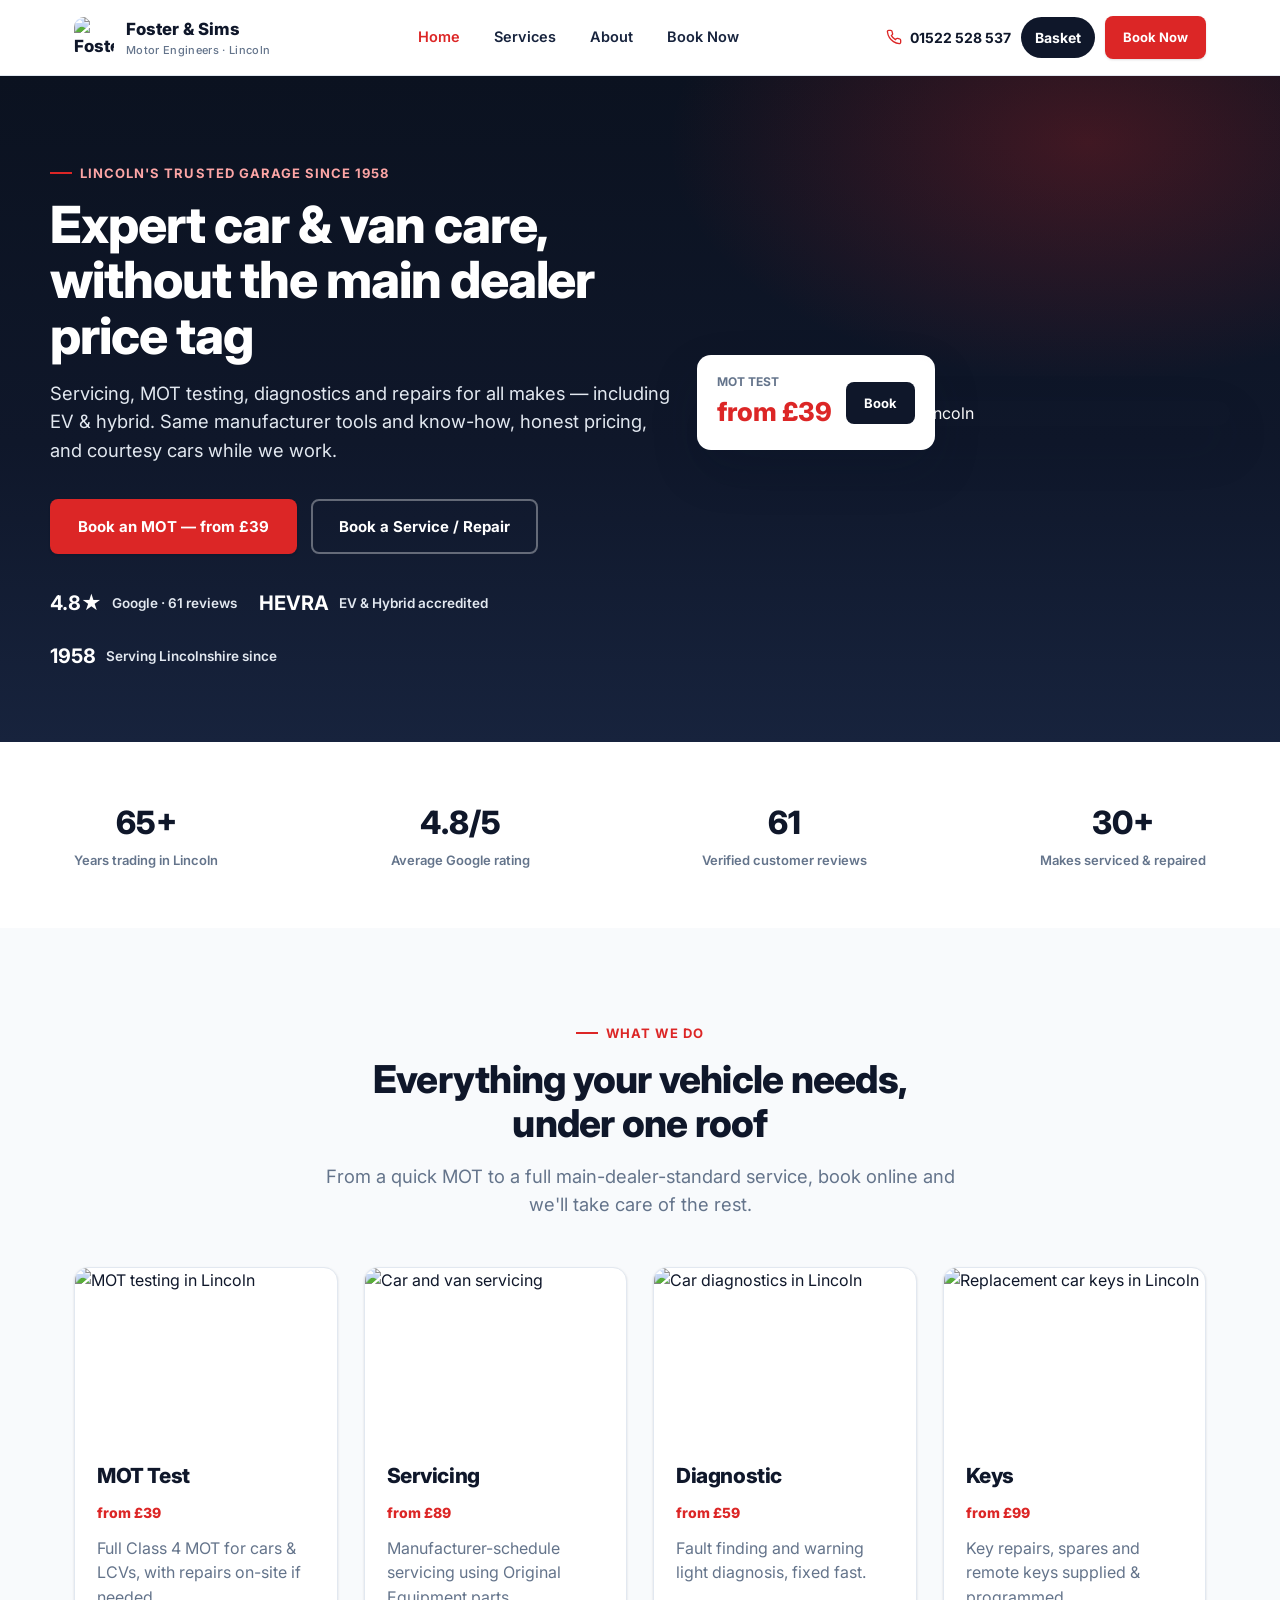
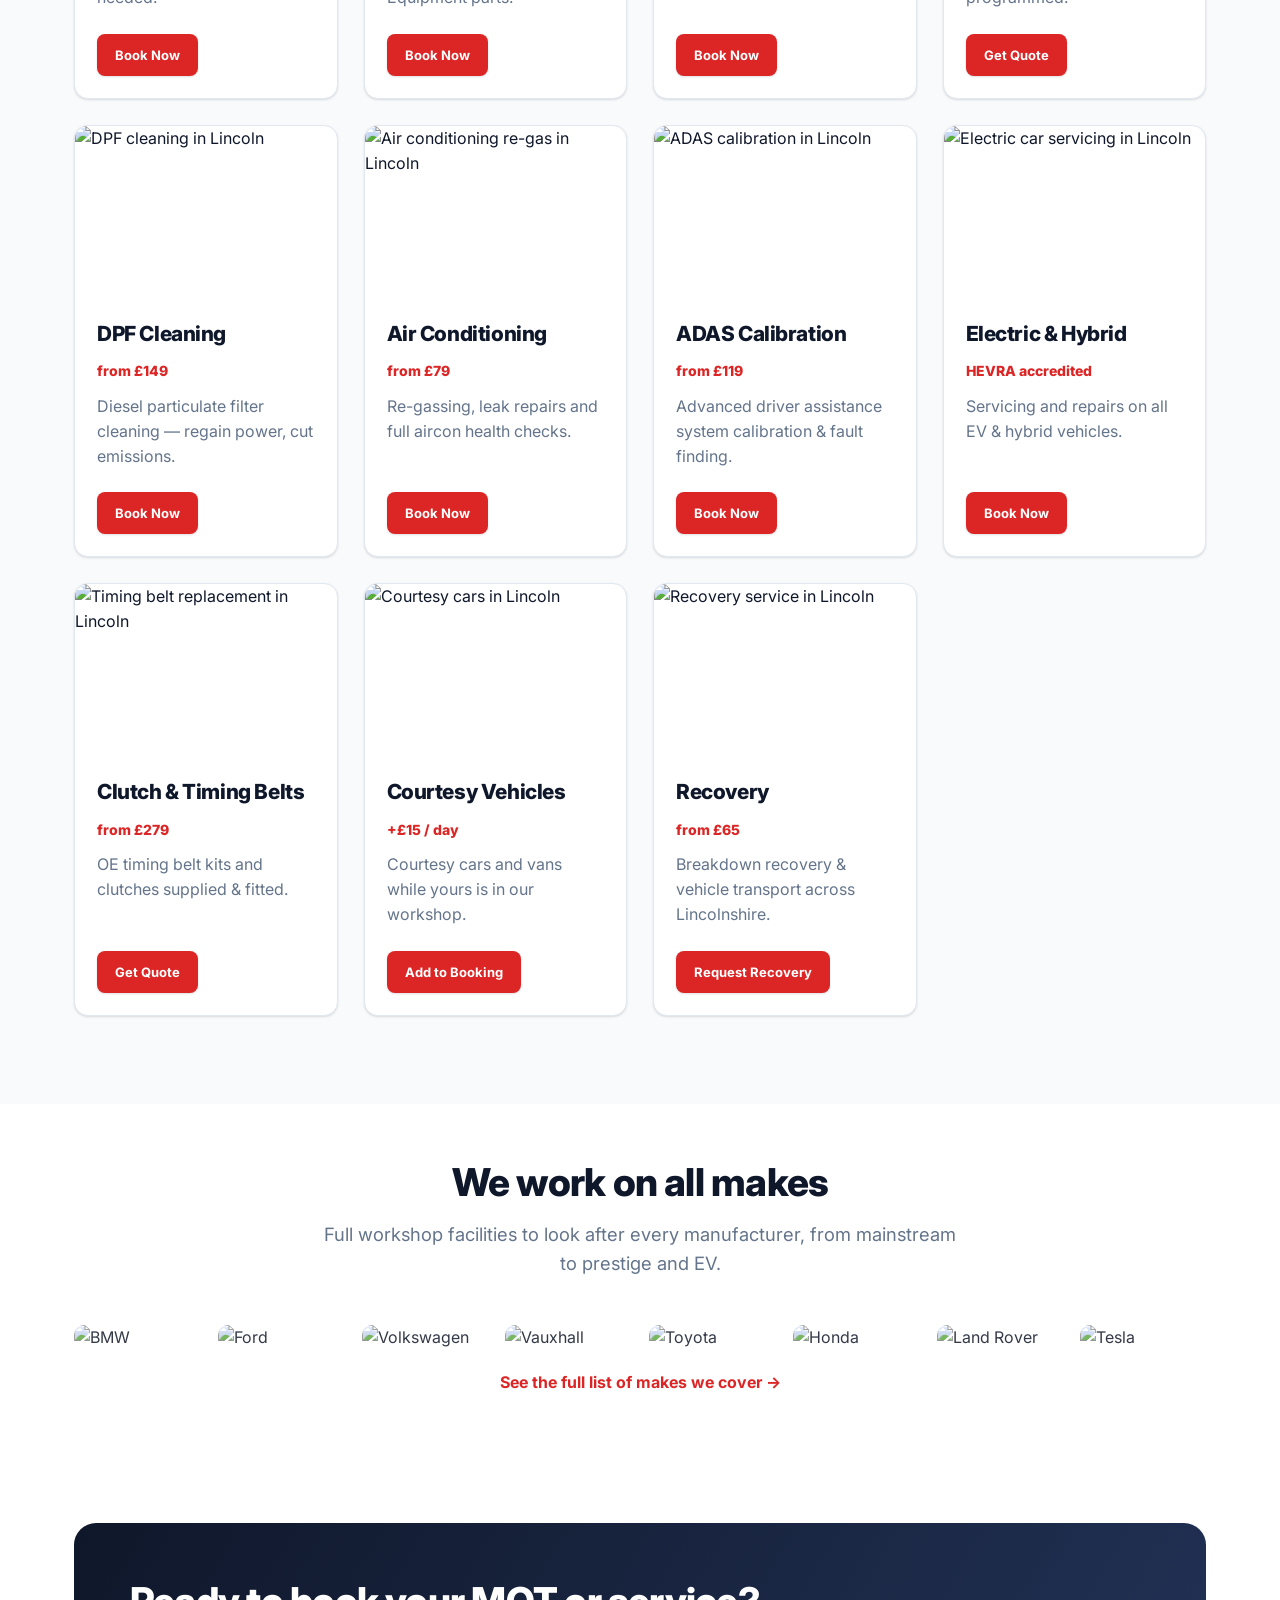
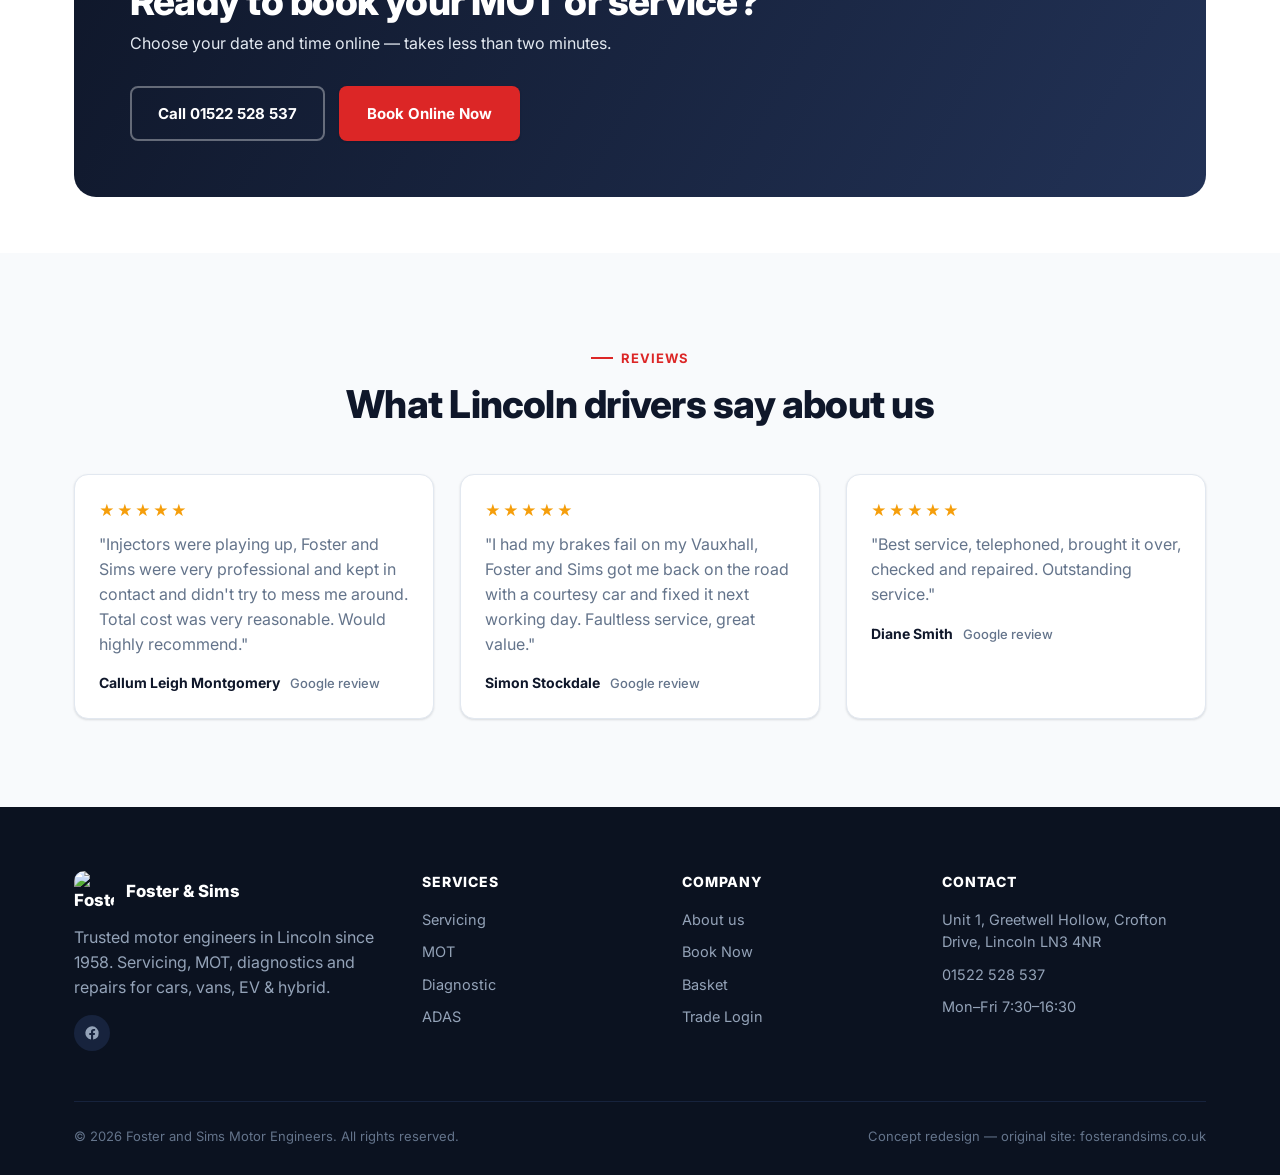
==== index.html @ 4a1a7415 "Initial commit: Foster & Sims website" ====
<!DOCTYPE html>
<html lang="en">
<head>
<meta charset="UTF-8">
<meta name="viewport" content="width=device-width, initial-scale=1">
<title>Foster &amp; Sims — Motor Engineers in Lincoln | MOT, Servicing &amp; Repairs</title>
<meta name="description" content="Foster and Sims Motor Engineers, Lincoln. MOT testing from £39, servicing, diagnostics, DPF, air con, ADAS and more. Book online in minutes.">
<link rel="icon" href="https://fosterandsims.co.uk/wp-content/uploads/2022/02/cropped-fosterlogo.jpg">
<link rel="preconnect" href="https://fonts.googleapis.com">
<link href="https://fonts.googleapis.com/css2?family=Inter:wght@400;500;600;700;800&display=swap" rel="stylesheet">
<link rel="stylesheet" href="css/styles.css">
</head>
<body>

<header class="site-header">
  <div class="container nav-row">
    <a href="index.html" class="brand">
      <img src="https://fosterandsims.co.uk/wp-content/uploads/2022/02/cropped-fosterlogo.jpg" alt="Foster and Sims logo">
      <span>Foster &amp; Sims<small>Motor Engineers · Lincoln</small></span>
    </a>
    <ul class="nav-links">
      <li><a href="index.html" class="active">Home</a></li>
      <li class="has-dropdown">
        <a href="services.html">Services</a>
        <div class="dropdown">
          <a href="services.html#servicing">Servicing</a>
          <a href="services.html#mot">MOT</a>
          <a href="services.html#keys">Keys</a>
          <a href="services.html#dpf">DPF</a>
          <a href="services.html#aircon">Air Conditioning</a>
          <a href="services.html#diagnostic">Diagnostic</a>
          <a href="services.html#recovery">Recovery</a>
          <a href="services.html#adas">ADAS</a>
        </div>
      </li>
      <li><a href="about.html">About</a></li>
      <li><a href="booking.html">Book Now</a></li>
    </ul>
    <div class="nav-cta">
      <div class="nav-phone">
        <svg width="16" height="16" viewBox="0 0 24 24" fill="none" stroke="currentColor" stroke-width="2"><path d="M22 16.92v3a2 2 0 0 1-2.18 2 19.79 19.79 0 0 1-8.63-3.07 19.5 19.5 0 0 1-6-6 19.79 19.79 0 0 1-3.07-8.67A2 2 0 0 1 4.11 2h3a2 2 0 0 1 2 1.72c.127.96.361 1.903.7 2.81a2 2 0 0 1-.45 2.11L8.09 9.91a16 16 0 0 0 6 6l1.27-1.27a2 2 0 0 1 2.11-.45c.907.339 1.85.573 2.81.7A2 2 0 0 1 22 16.92z"/></svg>
        01522 528 537
      </div>
      <a href="checkout.html" class="cart-pill">Basket <span class="cart-count" data-cart-count>0</span></a>
      <a href="booking.html" class="btn btn-primary btn-sm">Book Now</a>
      <button class="menu-toggle" aria-label="Menu"><span></span><span></span><span></span></button>
    </div>
  </div>
</header>

<!-- HERO -->
<section class="hero">
  <div class="container hero-inner">
    <div>
      <div class="eyebrow" style="color:#fca5a5;">Lincoln's Trusted Garage Since 1958</div>
      <h1>Expert car &amp; van care, without the main dealer price tag</h1>
      <p class="lede">Servicing, MOT testing, diagnostics and repairs for all makes — including EV &amp; hybrid. Same manufacturer tools and know-how, honest pricing, and courtesy cars while we work.</p>
      <div class="hero-actions">
        <a href="booking.html" class="btn btn-primary">Book an MOT — from £39</a>
        <a href="booking.html?tab=service" class="btn btn-outline">Book a Service / Repair</a>
      </div>
      <div class="hero-badges">
        <div class="hero-badge"><b>4.8★</b>Google · 61 reviews</div>
        <div class="hero-badge"><b>HEVRA</b>EV &amp; Hybrid accredited</div>
        <div class="hero-badge"><b>1958</b>Serving Lincolnshire since</div>
      </div>
    </div>
    <div class="hero-art">
      <img src="https://fosterandsims.co.uk/wp-content/uploads/2022/02/carandvanservicinginlincoln.jpg" alt="Car and van servicing in Lincoln">
      <div class="hero-price-card">
        <div>
          <div style="font-size:12px; font-weight:700; color:var(--slate-500); text-transform:uppercase;">MOT Test</div>
          <div class="amt">from £39</div>
        </div>
        <a href="booking.html" class="btn btn-dark btn-sm">Book</a>
      </div>
    </div>
  </div>
</section>

<!-- TRUST STRIP -->
<section class="section-tight">
  <div class="container stat-strip">
    <div class="stat"><b>65+</b><span>Years trading in Lincoln</span></div>
    <div class="stat"><b>4.8/5</b><span>Average Google rating</span></div>
    <div class="stat"><b>61</b><span>Verified customer reviews</span></div>
    <div class="stat"><b>30+</b><span>Makes serviced &amp; repaired</span></div>
  </div>
</section>

<!-- SERVICES -->
<section class="section section-alt" id="services-preview">
  <div class="container">
    <div class="section-head center">
      <div class="eyebrow" style="justify-content:center;">What we do</div>
      <h2>Everything your vehicle needs, under one roof</h2>
      <p class="lede center">From a quick MOT to a full main-dealer-standard service, book online and we'll take care of the rest.</p>
    </div>
    <div class="grid grid-4">

      <div class="card">
        <img src="https://fosterandsims.co.uk/wp-content/uploads/2022/02/MOTsinlincoln.png" alt="MOT testing in Lincoln">
        <div class="card-body">
          <h3>MOT Test</h3>
          <div class="card-price">from £39</div>
          <p>Full Class 4 MOT for cars &amp; LCVs, with repairs on-site if needed.</p>
          <a href="booking.html" class="btn btn-primary btn-sm">Book Now</a>
        </div>
      </div>

      <div class="card">
        <img src="https://fosterandsims.co.uk/wp-content/uploads/2022/02/carandvanservicinginlincoln.jpg" alt="Car and van servicing">
        <div class="card-body">
          <h3>Servicing</h3>
          <div class="card-price">from £89</div>
          <p>Manufacturer-schedule servicing using Original Equipment parts.</p>
          <a href="booking.html?tab=service&amp;service=full" class="btn btn-primary btn-sm">Book Now</a>
        </div>
      </div>

      <div class="card">
        <img src="https://fosterandsims.co.uk/wp-content/uploads/2022/02/cardiognosticsinlincoln-1024x676.jpg" alt="Car diagnostics in Lincoln">
        <div class="card-body">
          <h3>Diagnostic</h3>
          <div class="card-price">from £59</div>
          <p>Fault finding and warning light diagnosis, fixed fast.</p>
          <a href="booking.html?tab=service&amp;service=diagnostic" class="btn btn-primary btn-sm">Book Now</a>
        </div>
      </div>

      <div class="card">
        <img src="https://fosterandsims.co.uk/wp-content/uploads/2022/02/Replacementcarkeysinlincoln.jpg" alt="Replacement car keys in Lincoln">
        <div class="card-body">
          <h3>Keys</h3>
          <div class="card-price">from £99</div>
          <p>Key repairs, spares and remote keys supplied &amp; programmed.</p>
          <a href="booking.html?tab=service&amp;service=keys" class="btn btn-primary btn-sm">Get Quote</a>
        </div>
      </div>

      <div class="card">
        <img src="https://fosterandsims.co.uk/wp-content/uploads/2022/02/dpfcleaninginlincoln-e1643677054915.jpg" alt="DPF cleaning in Lincoln">
        <div class="card-body">
          <h3>DPF Cleaning</h3>
          <div class="card-price">from £149</div>
          <p>Diesel particulate filter cleaning — regain power, cut emissions.</p>
          <a href="booking.html?tab=service&amp;service=dpf" class="btn btn-primary btn-sm">Book Now</a>
        </div>
      </div>

      <div class="card">
        <img src="https://fosterandsims.co.uk/wp-content/uploads/2022/02/aircon-regass-in-lincoln-1024x305.jpg" alt="Air conditioning re-gas in Lincoln">
        <div class="card-body">
          <h3>Air Conditioning</h3>
          <div class="card-price">from £79</div>
          <p>Re-gassing, leak repairs and full aircon health checks.</p>
          <a href="booking.html?tab=service&amp;service=aircon" class="btn btn-primary btn-sm">Book Now</a>
        </div>
      </div>

      <div class="card">
        <img src="https://fosterandsims.co.uk/wp-content/uploads/2022/02/ADAS-calibration-in-lincoln-1024x576.jpg" alt="ADAS calibration in Lincoln">
        <div class="card-body">
          <h3>ADAS Calibration</h3>
          <div class="card-price">from £119</div>
          <p>Advanced driver assistance system calibration &amp; fault finding.</p>
          <a href="booking.html?tab=service&amp;service=adas" class="btn btn-primary btn-sm">Book Now</a>
        </div>
      </div>

      <div class="card">
        <img src="https://fosterandsims.co.uk/wp-content/uploads/2022/02/electric-car-servicing-repairs-in-lincoln-1024x581.jpg" alt="Electric car servicing in Lincoln">
        <div class="card-body">
          <h3>Electric &amp; Hybrid</h3>
          <div class="card-price">HEVRA accredited</div>
          <p>Servicing and repairs on all EV &amp; hybrid vehicles.</p>
          <a href="booking.html?tab=service&amp;service=full" class="btn btn-primary btn-sm">Book Now</a>
        </div>
      </div>

      <div class="card">
        <img src="https://fosterandsims.co.uk/wp-content/uploads/2022/02/timing-belt-replacement-in-lincoln-1024x596.jpg" alt="Timing belt replacement in Lincoln">
        <div class="card-body">
          <h3>Clutch &amp; Timing Belts</h3>
          <div class="card-price">from £279</div>
          <p>OE timing belt kits and clutches supplied &amp; fitted.</p>
          <a href="booking.html?tab=service&amp;service=timing" class="btn btn-primary btn-sm">Get Quote</a>
        </div>
      </div>

      <div class="card">
        <img src="https://fosterandsims.co.uk/wp-content/uploads/2022/02/copurtesy-cars-in-lincoln-1024x682.jpg" alt="Courtesy cars in Lincoln">
        <div class="card-body">
          <h3>Courtesy Vehicles</h3>
          <div class="card-price">+£15 / day</div>
          <p>Courtesy cars and vans while yours is in our workshop.</p>
          <a href="booking.html?tab=service" class="btn btn-primary btn-sm">Add to Booking</a>
        </div>
      </div>

      <div class="card">
        <img src="https://fosterandsims.co.uk/wp-content/uploads/2022/02/ADAS-calibration-in-lincoln-1024x576.jpg" alt="Recovery service in Lincoln">
        <div class="card-body">
          <h3>Recovery</h3>
          <div class="card-price">from £65</div>
          <p>Breakdown recovery &amp; vehicle transport across Lincolnshire.</p>
          <a href="booking.html?tab=service&amp;service=recovery" class="btn btn-primary btn-sm">Request Recovery</a>
        </div>
      </div>

    </div>
  </div>
</section>

<!-- ALL MAKES -->
<section class="section-tight">
  <div class="container">
    <div class="section-head center">
      <h2>We work on all makes</h2>
      <p class="lede center">Full workshop facilities to look after every manufacturer, from mainstream to prestige and EV.</p>
    </div>
    <div class="logo-strip">
      <img src="https://fosterandsims.co.uk/wp-content/uploads/2022/02/BMW-300x300.jpg" alt="BMW">
      <img src="https://fosterandsims.co.uk/wp-content/uploads/2022/02/ford-300x300.jpg" alt="Ford">
      <img src="https://fosterandsims.co.uk/wp-content/uploads/2022/02/vw-300x300.jpg" alt="Volkswagen">
      <img src="https://fosterandsims.co.uk/wp-content/uploads/2022/02/vauxhall-300x300.jpg" alt="Vauxhall">
      <img src="https://fosterandsims.co.uk/wp-content/uploads/2022/02/toyota-300x300.jpg" alt="Toyota">
      <img src="https://fosterandsims.co.uk/wp-content/uploads/2022/02/honda-300x300.jpg" alt="Honda">
      <img src="https://fosterandsims.co.uk/wp-content/uploads/2022/02/landrover-300x300.jpg" alt="Land Rover">
      <img src="https://fosterandsims.co.uk/wp-content/uploads/2022/02/tesla-300x300.jpg" alt="Tesla">
    </div>
    <p class="center" style="margin-top:20px;"><a href="services.html" style="color:var(--red-600); font-weight:700;">See the full list of makes we cover &rarr;</a></p>
  </div>
</section>

<!-- CTA BANNER -->
<section class="section-tight">
  <div class="container">
    <div class="cta-banner">
      <div>
        <h2>Ready to book your MOT or service?</h2>
        <p>Choose your date and time online — takes less than two minutes.</p>
      </div>
      <div style="display:flex; gap:14px; flex-wrap:wrap;">
        <a href="tel:01522528537" class="btn btn-outline">Call 01522 528 537</a>
        <a href="booking.html" class="btn btn-primary">Book Online Now</a>
      </div>
    </div>
  </div>
</section>

<!-- TESTIMONIALS -->
<section class="section section-alt">
  <div class="container">
    <div class="section-head center">
      <div class="eyebrow" style="justify-content:center;">Reviews</div>
      <h2>What Lincoln drivers say about us</h2>
    </div>
    <div class="grid grid-3">
      <div class="testimonial">
        <div class="stars">★★★★★</div>
        <p>"Injectors were playing up, Foster and Sims were very professional and kept in contact and didn't try to mess me around. Total cost was very reasonable. Would highly recommend."</p>
        <div class="testimonial-author">Callum Leigh Montgomery<span>Google review</span></div>
      </div>
      <div class="testimonial">
        <div class="stars">★★★★★</div>
        <p>"I had my brakes fail on my Vauxhall, Foster and Sims got me back on the road with a courtesy car and fixed it next working day. Faultless service, great value."</p>
        <div class="testimonial-author">Simon Stockdale<span>Google review</span></div>
      </div>
      <div class="testimonial">
        <div class="stars">★★★★★</div>
        <p>"Best service, telephoned, brought it over, checked and repaired. Outstanding service."</p>
        <div class="testimonial-author">Diane Smith<span>Google review</span></div>
      </div>
    </div>
  </div>
</section>

<footer class="site-footer">
  <div class="container">
    <div class="footer-grid">
      <div class="footer-brand">
        <div class="brand" style="color:white; margin-bottom:14px;">
          <img src="https://fosterandsims.co.uk/wp-content/uploads/2022/02/cropped-fosterlogo.jpg" alt="Foster and Sims logo">
          <span>Foster &amp; Sims</span>
        </div>
        <p>Trusted motor engineers in Lincoln since 1958. Servicing, MOT, diagnostics and repairs for cars, vans, EV &amp; hybrid.</p>
        <div class="socials">
          <a href="https://www.facebook.com/fosterandsims" aria-label="Facebook" target="_blank" rel="noopener">
            <svg width="16" height="16" viewBox="0 0 24 24" fill="currentColor"><path d="M22 12a10 10 0 1 0-11.5 9.87v-6.98H7.9V12h2.6V9.8c0-2.56 1.53-3.97 3.87-3.97 1.12 0 2.29.2 2.29.2v2.5h-1.29c-1.27 0-1.67.79-1.67 1.6V12h2.85l-.46 2.89h-2.39v6.98A10 10 0 0 0 22 12Z"/></svg>
          </a>
        </div>
      </div>
      <div>
        <h4>Services</h4>
        <a href="services.html#servicing">Servicing</a>
        <a href="services.html#mot">MOT</a>
        <a href="services.html#diagnostic">Diagnostic</a>
        <a href="services.html#adas">ADAS</a>
      </div>
      <div>
        <h4>Company</h4>
        <a href="about.html">About us</a>
        <a href="booking.html">Book Now</a>
        <a href="checkout.html">Basket</a>
        <a href="https://fosterandsims.co.uk/tradelogin/" target="_blank" rel="noopener">Trade Login</a>
      </div>
      <div>
        <h4>Contact</h4>
        <li>Unit 1, Greetwell Hollow, Crofton Drive, Lincoln LN3 4NR</li>
        <li>01522 528 537</li>
        <li>Mon–Fri 7:30–16:30</li>
      </div>
    </div>
    <div class="footer-bottom">
      <span>&copy; <span data-year></span> Foster and Sims Motor Engineers. All rights reserved.</span>
      <span>Concept redesign — original site: fosterandsims.co.uk</span>
    </div>
  </div>
</footer>

<script src="app.js"></script>
</body>
</html>
---- css/styles.css ----
/* =========================================================
   Foster & Sims — Design System
   ========================================================= */

:root {
  --navy-950: #0b1220;
  --navy-900: #0f172a;
  --navy-800: #17233d;
  --navy-700: #223256;
  --navy-600: #2e4372;
  --slate-500: #64748b;
  --slate-400: #94a3b8;
  --slate-200: #e2e8f0;
  --slate-100: #f1f5f9;
  --slate-50: #f8fafc;
  --white: #ffffff;

  --red-600: #dc2626;
  --red-700: #b91c1c;
  --red-50: #fef2f2;

  --amber-500: #f59e0b;

  --green-600: #16a34a;
  --green-50: #f0fdf4;

  --radius-sm: 8px;
  --radius-md: 14px;
  --radius-lg: 22px;

  --shadow-sm: 0 1px 2px rgba(15, 23, 42, 0.06), 0 1px 3px rgba(15, 23, 42, 0.08);
  --shadow-md: 0 8px 24px rgba(15, 23, 42, 0.10);
  --shadow-lg: 0 20px 48px rgba(15, 23, 42, 0.16);

  --container: 1180px;
  --header-h: 76px;
}

* { box-sizing: border-box; }
html { scroll-behavior: smooth; }

body {
  margin: 0;
  font-family: "Inter", -apple-system, BlinkMacSystemFont, "Segoe UI", Roboto, Helvetica, Arial, sans-serif;
  color: var(--navy-900);
  background: var(--white);
  -webkit-font-smoothing: antialiased;
  line-height: 1.55;
}

img { max-width: 100%; display: block; }
a { color: inherit; text-decoration: none; }
ul { margin: 0; padding: 0; list-style: none; }
button { font-family: inherit; cursor: pointer; }
input, select, textarea { font-family: inherit; }

.container {
  width: 100%;
  max-width: var(--container);
  margin: 0 auto;
  padding: 0 24px;
}

.section { padding: 88px 0; }
.section-tight { padding: 56px 0; }
.section-alt { background: var(--slate-50); }

.eyebrow {
  display: inline-flex;
  align-items: center;
  gap: 8px;
  font-size: 13px;
  font-weight: 700;
  letter-spacing: 0.08em;
  text-transform: uppercase;
  color: var(--red-600);
  margin-bottom: 14px;
}
.eyebrow::before {
  content: "";
  width: 22px;
  height: 2px;
  background: var(--red-600);
  display: inline-block;
}

h1, h2, h3, h4 { margin: 0 0 16px; font-weight: 800; letter-spacing: -0.02em; color: var(--navy-900); }
h1 { font-size: clamp(2.2rem, 4vw, 3.4rem); line-height: 1.08; }
h2 { font-size: clamp(1.7rem, 3vw, 2.4rem); line-height: 1.15; }
h3 { font-size: 1.3rem; }
p { color: var(--slate-500); margin: 0 0 16px; }
.lede { font-size: 1.15rem; color: var(--slate-500); max-width: 640px; }
.section-head { max-width: 640px; margin-bottom: 48px; }
.center { text-align: center; margin-left: auto; margin-right: auto; }

/* -------------------- Buttons -------------------- */
.btn {
  display: inline-flex;
  align-items: center;
  justify-content: center;
  gap: 8px;
  padding: 14px 26px;
  border-radius: var(--radius-sm);
  font-weight: 700;
  font-size: 15px;
  border: 2px solid transparent;
  transition: transform 0.15s ease, box-shadow 0.15s ease, background 0.15s ease, color 0.15s ease;
  white-space: nowrap;
}
.btn:active { transform: translateY(1px); }
.btn-primary { background: var(--red-600); color: var(--white); box-shadow: var(--shadow-sm); }
.btn-primary:hover { background: var(--red-700); box-shadow: var(--shadow-md); }
.btn-dark { background: var(--navy-900); color: var(--white); }
.btn-dark:hover { background: var(--navy-800); }
.btn-outline { background: transparent; border-color: rgba(255,255,255,0.35); color: inherit; }
.btn-outline:hover { border-color: var(--red-600); color: var(--red-600); }
.btn-ghost { background: var(--slate-100); color: var(--navy-900); }
.btn-ghost:hover { background: var(--slate-200); }
.btn-block { width: 100%; }
.btn-sm { padding: 9px 16px; font-size: 13px; border-radius: 8px; }
.btn:disabled { opacity: 0.5; cursor: not-allowed; }

/* -------------------- Header / Nav -------------------- */
.site-header {
  position: sticky;
  top: 0;
  z-index: 500;
  background: rgba(255,255,255,0.9);
  backdrop-filter: saturate(180%) blur(10px);
  border-bottom: 1px solid var(--slate-200);
  height: var(--header-h);
  display: flex;
  align-items: center;
  transition: box-shadow 0.2s ease;
}
.site-header.is-scrolled { box-shadow: var(--shadow-sm); }
.nav-row { display: flex; align-items: center; justify-content: space-between; gap: 24px; }
.brand { display: flex; align-items: center; gap: 12px; font-weight: 800; font-size: 1.05rem; color: var(--navy-900); }
.brand img { height: 40px; width: 40px; border-radius: 10px; object-fit: cover; }
.brand small { display: block; font-weight: 500; font-size: 11px; color: var(--slate-500); letter-spacing: 0.03em; }

.nav-links { display: flex; align-items: center; gap: 6px; }
.nav-links > li > a, .nav-links > li > button.nav-link {
  display: flex; align-items: center; gap: 6px;
  padding: 10px 14px; border-radius: 8px; font-weight: 600; font-size: 14.5px;
  color: var(--navy-800); background: transparent; border: none;
}
.nav-links > li > a:hover, .nav-links > li > button.nav-link:hover { background: var(--slate-100); color: var(--red-600); }
.nav-links > li > a.active { color: var(--red-600); }

.nav-cta { display: flex; align-items: center; gap: 10px; }
.nav-phone { display: flex; align-items: center; gap: 8px; font-weight: 700; font-size: 14px; color: var(--navy-900); }
.nav-phone svg { color: var(--red-600); }

.has-dropdown { position: relative; }
.dropdown {
  position: absolute; top: calc(100% + 10px); left: 0; min-width: 230px;
  background: var(--white); border-radius: var(--radius-md); box-shadow: var(--shadow-lg);
  border: 1px solid var(--slate-200); padding: 8px; opacity: 0; visibility: hidden;
  transform: translateY(6px); transition: all 0.15s ease;
}
.has-dropdown:hover .dropdown { opacity: 1; visibility: visible; transform: translateY(0); }
.dropdown a { display: block; padding: 10px 12px; border-radius: 8px; font-size: 14px; font-weight: 600; color: var(--navy-800); }
.dropdown a:hover { background: var(--red-50); color: var(--red-600); }

.cart-pill {
  position: relative; display: inline-flex; align-items: center; gap: 8px;
  padding: 10px 14px; border-radius: 999px; background: var(--navy-900); color: var(--white); font-weight: 700; font-size: 14px;
}
.cart-count {
  position: absolute; top: -6px; right: -6px; background: var(--red-600); color: white;
  font-size: 11px; font-weight: 800; min-width: 18px; height: 18px; border-radius: 999px;
  display: flex; align-items: center; justify-content: center; padding: 0 4px;
}

.menu-toggle { display: none; background: none; border: none; padding: 8px; }
.menu-toggle span { display: block; width: 22px; height: 2px; background: var(--navy-900); margin: 5px 0; border-radius: 2px; }

/* -------------------- Hero -------------------- */
.hero {
  position: relative;
  background: linear-gradient(180deg, var(--navy-950) 0%, var(--navy-900) 55%, var(--navy-800) 100%);
  color: var(--white);
  overflow: hidden;
}
.hero::after {
  content: ""; position: absolute; inset: 0;
  background: radial-gradient(700px 400px at 85% 10%, rgba(220,38,38,0.25), transparent 60%);
  pointer-events: none;
}
.hero-inner { position: relative; display: grid; grid-template-columns: 1.1fr 0.9fr; gap: 48px; align-items: center; padding: 80px 0 70px; }
.hero h1 { color: var(--white); }
.hero .lede { color: var(--slate-200); }
.hero-badges { display: flex; gap: 22px; margin-top: 34px; flex-wrap: wrap; }
.hero-badge { display: flex; align-items: center; gap: 10px; font-size: 13.5px; font-weight: 600; color: var(--slate-200); }
.hero-badge b { color: var(--white); font-size: 20px; display: block; }
.hero-actions { display: flex; gap: 14px; margin-top: 34px; flex-wrap: wrap; }
.hero-art { position: relative; }
.hero-art img { border-radius: var(--radius-lg); box-shadow: var(--shadow-lg); }
.hero-price-card {
  position: absolute; bottom: -24px; left: -24px; background: var(--white); color: var(--navy-900);
  border-radius: var(--radius-md); padding: 18px 20px; box-shadow: var(--shadow-lg); display: flex; align-items: center; gap: 14px;
}
.hero-price-card .amt { font-size: 26px; font-weight: 800; color: var(--red-600); }

/* -------------------- Cards / Grids -------------------- */
.grid { display: grid; gap: 26px; }
.grid-2 { grid-template-columns: repeat(2, 1fr); }
.grid-3 { grid-template-columns: repeat(3, 1fr); }
.grid-4 { grid-template-columns: repeat(4, 1fr); }

.card {
  background: var(--white); border: 1px solid var(--slate-200); border-radius: var(--radius-md);
  overflow: hidden; box-shadow: var(--shadow-sm); transition: transform 0.18s ease, box-shadow 0.18s ease;
  display: flex; flex-direction: column;
}
.card:hover { transform: translateY(-4px); box-shadow: var(--shadow-md); }
.card img { height: 170px; width: 100%; object-fit: cover; }
.card-body { padding: 22px; display: flex; flex-direction: column; gap: 8px; flex: 1; }
.card-body h3 { margin-bottom: 2px; }
.card-price { font-weight: 800; color: var(--red-600); font-size: 14px; margin-bottom: 4px; }
.card-body .btn { margin-top: auto; align-self: flex-start; }

.icon-badge {
  width: 46px; height: 46px; border-radius: 12px; background: var(--red-50); color: var(--red-600);
  display: flex; align-items: center; justify-content: center; margin-bottom: 14px;
}

.stat-strip { display: flex; justify-content: space-between; flex-wrap: wrap; gap: 24px; }
.stat { text-align: center; }
.stat b { display: block; font-size: 2rem; font-weight: 800; color: var(--navy-900); }
.stat span { font-size: 13px; color: var(--slate-500); font-weight: 600; }

.logo-strip { display: grid; grid-template-columns: repeat(8, 1fr); gap: 18px; align-items: center; }
.logo-strip img { width: 100%; border-radius: 10px; opacity: 0.85; filter: grayscale(15%); transition: opacity 0.2s ease; }
.logo-strip img:hover { opacity: 1; }

.testimonial {
  background: var(--white); border: 1px solid var(--slate-200); border-radius: var(--radius-md);
  padding: 24px; box-shadow: var(--shadow-sm);
}
.stars { color: var(--amber-500); font-size: 15px; margin-bottom: 10px; letter-spacing: 2px; }
.testimonial-author { display: flex; align-items: center; gap: 10px; margin-top: 14px; font-weight: 700; font-size: 14px; }
.testimonial-author span { font-weight: 500; color: var(--slate-500); font-size: 13px; display: block; }

.cta-banner {
  background: linear-gradient(120deg, var(--navy-900), var(--navy-700));
  color: var(--white); border-radius: var(--radius-lg); padding: 56px; display: flex; align-items: center; justify-content: space-between; gap: 30px; flex-wrap: wrap;
}
.cta-banner h2 { color: var(--white); margin-bottom: 8px; }
.cta-banner p { color: var(--slate-200); margin-bottom: 0; }

/* -------------------- Footer -------------------- */
.site-footer { background: var(--navy-950); color: var(--slate-200); padding: 64px 0 28px; }
.footer-grid { display: grid; grid-template-columns: 1.4fr 1fr 1fr 1.2fr; gap: 40px; margin-bottom: 40px; }
.footer-grid h4 { color: var(--white); font-size: 14px; text-transform: uppercase; letter-spacing: 0.06em; }
.footer-grid a, .footer-grid li { color: var(--slate-400); font-size: 14.5px; margin-bottom: 10px; display: block; }
.footer-grid a:hover { color: var(--white); }
.footer-brand p { color: var(--slate-400); max-width: 300px; }
.footer-bottom { border-top: 1px solid var(--navy-800); padding-top: 24px; display: flex; justify-content: space-between; flex-wrap: wrap; gap: 12px; font-size: 13px; color: var(--slate-500); }
.socials { display: flex; gap: 10px; }
.socials a { width: 36px; height: 36px; border-radius: 999px; background: var(--navy-800); display: flex; align-items: center; justify-content: center; }
.socials a:hover { background: var(--red-600); }

/* -------------------- Forms -------------------- */
.field { margin-bottom: 18px; }
.field label { display: block; font-weight: 700; font-size: 13.5px; margin-bottom: 7px; color: var(--navy-900); }
.field .hint { font-size: 12px; color: var(--slate-500); margin-top: 6px; }
.field input, .field select, .field textarea {
  width: 100%; padding: 13px 14px; border-radius: 10px; border: 1.5px solid var(--slate-200);
  font-size: 14.5px; color: var(--navy-900); background: var(--white); transition: border-color 0.15s ease, box-shadow 0.15s ease;
}
.field input:focus, .field select:focus, .field textarea:focus {
  outline: none; border-color: var(--navy-700); box-shadow: 0 0 0 3px rgba(23,35,61,0.12);
}
.field.error input, .field.error select { border-color: var(--red-600); background: var(--red-50); }
.field .error-msg { color: var(--red-600); font-size: 12.5px; margin-top: 6px; display: none; font-weight: 600; }
.field.error .error-msg { display: block; }
.field-row { display: grid; grid-template-columns: 1fr 1fr; gap: 16px; }
textarea { resize: vertical; min-height: 100px; }

.checkbox-row { display: flex; align-items: flex-start; gap: 10px; font-size: 14px; color: var(--navy-900); font-weight: 600; }
.checkbox-row input { width: 18px; height: 18px; margin-top: 2px; }

/* -------------------- Booking specific -------------------- */
.booking-shell {
  background: var(--slate-50); min-height: 60vh;
}
.booking-tabs { display: inline-flex; background: var(--white); border: 1px solid var(--slate-200); padding: 6px; border-radius: 999px; box-shadow: var(--shadow-sm); margin-bottom: 40px; }
.booking-tabs button {
  border: none; background: transparent; padding: 12px 26px; border-radius: 999px; font-weight: 700; font-size: 14.5px; color: var(--slate-500);
  display: flex; align-items: center; gap: 8px;
}
.booking-tabs button.active { background: var(--navy-900); color: var(--white); }

.steps { display: flex; gap: 0; margin-bottom: 36px; flex-wrap: wrap; }
.step { flex: 1; min-width: 140px; padding: 14px 18px; border-bottom: 3px solid var(--slate-200); font-weight: 700; font-size: 13.5px; color: var(--slate-400); display: flex; align-items: center; gap: 10px; }
.step .num { width: 26px; height: 26px; border-radius: 999px; background: var(--slate-200); color: var(--white); display: flex; align-items: center; justify-content: center; font-size: 12.5px; }
.step.active { border-color: var(--red-600); color: var(--navy-900); }
.step.active .num { background: var(--red-600); }
.step.done { color: var(--navy-900); }
.step.done .num { background: var(--green-600); }

.booking-layout { display: grid; grid-template-columns: 1fr 360px; gap: 32px; align-items: start; }
.panel { background: var(--white); border: 1px solid var(--slate-200); border-radius: var(--radius-md); padding: 32px; box-shadow: var(--shadow-sm); }
.panel + .panel { margin-top: 24px; }

.service-pick { display: grid; grid-template-columns: repeat(2, 1fr); gap: 14px; }
.service-option {
  border: 1.5px solid var(--slate-200); border-radius: 12px; padding: 16px; cursor: pointer; transition: all 0.15s ease; position: relative;
}
.service-option:hover { border-color: var(--navy-600); }
.service-option.selected { border-color: var(--red-600); background: var(--red-50); }
.service-option h4 { margin: 0 0 4px; font-size: 14.5px; }
.service-option .price { font-weight: 800; color: var(--red-600); font-size: 14px; }
.service-option .desc { font-size: 12.5px; color: var(--slate-500); margin-top: 4px; }
.service-option .check { position: absolute; top: 12px; right: 12px; width: 20px; height: 20px; border-radius: 999px; border: 1.5px solid var(--slate-200); background: var(--white); display: flex; align-items: center; justify-content: center; }
.service-option.selected .check { background: var(--red-600); border-color: var(--red-600); color: white; }

.date-grid { display: grid; grid-template-columns: repeat(7, 1fr); gap: 8px; margin-bottom: 22px; }
.date-cell {
  border: 1.5px solid var(--slate-200); border-radius: 10px; padding: 10px 6px; text-align: center; cursor: pointer; transition: all 0.15s ease;
}
.date-cell .dow { display: block; font-size: 10.5px; color: var(--slate-400); font-weight: 700; text-transform: uppercase; }
.date-cell .dom { display: block; font-size: 16px; font-weight: 800; color: var(--navy-900); }
.date-cell:hover { border-color: var(--navy-600); }
.date-cell.selected { background: var(--navy-900); border-color: var(--navy-900); }
.date-cell.selected .dow, .date-cell.selected .dom { color: var(--white); }
.date-cell.disabled { opacity: 0.35; cursor: not-allowed; }

.slot-grid { display: grid; grid-template-columns: repeat(4, 1fr); gap: 10px; }
.slot {
  border: 1.5px solid var(--slate-200); border-radius: 10px; padding: 11px 6px; text-align: center; font-weight: 700; font-size: 13.5px; cursor: pointer; transition: all 0.15s ease; color: var(--navy-900);
}
.slot:hover { border-color: var(--navy-600); }
.slot.selected { background: var(--red-600); border-color: var(--red-600); color: var(--white); }
.slot.unavailable { opacity: 0.3; cursor: not-allowed; text-decoration: line-through; }

.summary-card { position: sticky; top: calc(var(--header-h) + 24px); }
.summary-card h3 { display: flex; align-items: center; justify-content: space-between; }
.summary-line { display: flex; justify-content: space-between; padding: 12px 0; border-bottom: 1px dashed var(--slate-200); font-size: 14px; }
.summary-line b { color: var(--navy-900); }
.summary-line .muted { color: var(--slate-500); font-size: 12.5px; }
.summary-total { display: flex; justify-content: space-between; padding-top: 16px; font-size: 17px; font-weight: 800; }
.empty-note { color: var(--slate-500); font-size: 14px; text-align: center; padding: 30px 10px; }

/* -------------------- Cart / Checkout -------------------- */
.cart-item { display: flex; gap: 16px; padding: 18px 0; border-bottom: 1px solid var(--slate-200); align-items: flex-start; }
.cart-item:last-child { border-bottom: none; }
.cart-item .icon-badge { flex-shrink: 0; }
.cart-item .meta { flex: 1; }
.cart-item .meta h4 { margin: 0 0 4px; font-size: 15px; }
.cart-item .meta .tags { display: flex; gap: 8px; flex-wrap: wrap; margin-top: 8px; }
.tag { background: var(--slate-100); color: var(--slate-500); font-size: 11.5px; font-weight: 700; padding: 4px 9px; border-radius: 999px; }
.cart-item .price-col { text-align: right; flex-shrink: 0; }
.cart-item .price-col .amt { font-weight: 800; font-size: 15.5px; }
.remove-btn { color: var(--red-600); font-size: 12.5px; font-weight: 700; background: none; border: none; margin-top: 8px; }

.pay-toggle { display: grid; grid-template-columns: 1fr 1fr; gap: 14px; margin-bottom: 24px; }
.pay-option { border: 1.5px solid var(--slate-200); border-radius: 12px; padding: 16px; cursor: pointer; }
.pay-option.selected { border-color: var(--navy-700); background: var(--slate-50); }
.pay-option h4 { margin: 0 0 4px; font-size: 14.5px; display: flex; align-items: center; gap: 8px; }
.pay-option p { margin: 0; font-size: 12.5px; }

.card-visual {
  background: linear-gradient(120deg, var(--navy-900), var(--navy-700)); border-radius: 16px; padding: 22px; color: white;
  margin-bottom: 22px; min-height: 140px; display: flex; flex-direction: column; justify-content: space-between; font-family: monospace;
}
.card-visual .num { font-size: 19px; letter-spacing: 3px; }
.card-visual .row { display: flex; justify-content: space-between; font-size: 11px; text-transform: uppercase; color: var(--slate-200); }
.card-visual .row b { display: block; font-size: 13px; color: white; letter-spacing: 1px; margin-top: 4px; }

.badge-secure { display: inline-flex; align-items: center; gap: 8px; font-size: 12.5px; font-weight: 700; color: var(--green-600); background: var(--green-50); padding: 8px 14px; border-radius: 999px; }

.confirmation { text-align: center; padding: 50px 20px; }
.confirmation .tick { width: 76px; height: 76px; border-radius: 999px; background: var(--green-50); color: var(--green-600); display: flex; align-items: center; justify-content: center; margin: 0 auto 24px; }
.confirmation .ref { font-size: 22px; font-weight: 800; letter-spacing: 0.05em; color: var(--navy-900); margin: 10px 0 26px; }

.alert { border-radius: 10px; padding: 14px 16px; font-size: 13.5px; font-weight: 600; display: flex; gap: 10px; align-items: flex-start; }
.alert-success { background: var(--green-50); color: #166534; }
.alert-info { background: #eff6ff; color: #1d4ed8; }

/* -------------------- Utilities -------------------- */
.flex { display: flex; }
.items-center { align-items: center; }
.justify-between { justify-content: space-between; }
.gap-8 { gap: 8px; }
.gap-12 { gap: 12px; }
.mt-0 { margin-top: 0 !important; }
.mb-0 { margin-bottom: 0 !important; }
.hidden { display: none !important; }
.pill { background: var(--slate-100); padding: 6px 12px; border-radius: 999px; font-size: 12.5px; font-weight: 700; color: var(--navy-800); }

/* -------------------- Responsive -------------------- */
@media (max-width: 960px) {
  .hero-inner { grid-template-columns: 1fr; padding-top: 48px; }
  .booking-layout { grid-template-columns: 1fr; }
  .summary-card { position: static; }
  .grid-4 { grid-template-columns: repeat(2, 1fr); }
  .grid-3 { grid-template-columns: repeat(2, 1fr); }
  .grid-2 { grid-template-columns: 1fr; }
  .footer-grid { grid-template-columns: 1fr 1fr; }
  .logo-strip { grid-template-columns: repeat(4, 1fr); }
}

@media (max-width: 760px) {
  .nav-links, .nav-phone { display: none; }
  .menu-toggle { display: block; }
  .site-header.nav-open .nav-links {
    display: flex; position: fixed; top: var(--header-h); left: 0; right: 0; bottom: 0; background: white;
    flex-direction: column; align-items: stretch; padding: 20px; overflow-y: auto; gap: 2px;
  }
  .site-header.nav-open .dropdown { position: static; opacity: 1; visibility: visible; transform: none; box-shadow: none; border: none; display: none; }
  .site-header.nav-open .has-dropdown.open .dropdown { display: block; }
  .service-pick { grid-template-columns: 1fr; }
  .date-grid { grid-template-columns: repeat(4, 1fr); }
  .slot-grid { grid-template-columns: repeat(2, 1fr); }
  .cta-banner { padding: 32px; }
  .footer-grid { grid-template-columns: 1fr; }
  .field-row { grid-template-columns: 1fr; }
  .pay-toggle { grid-template-columns: 1fr; }
}
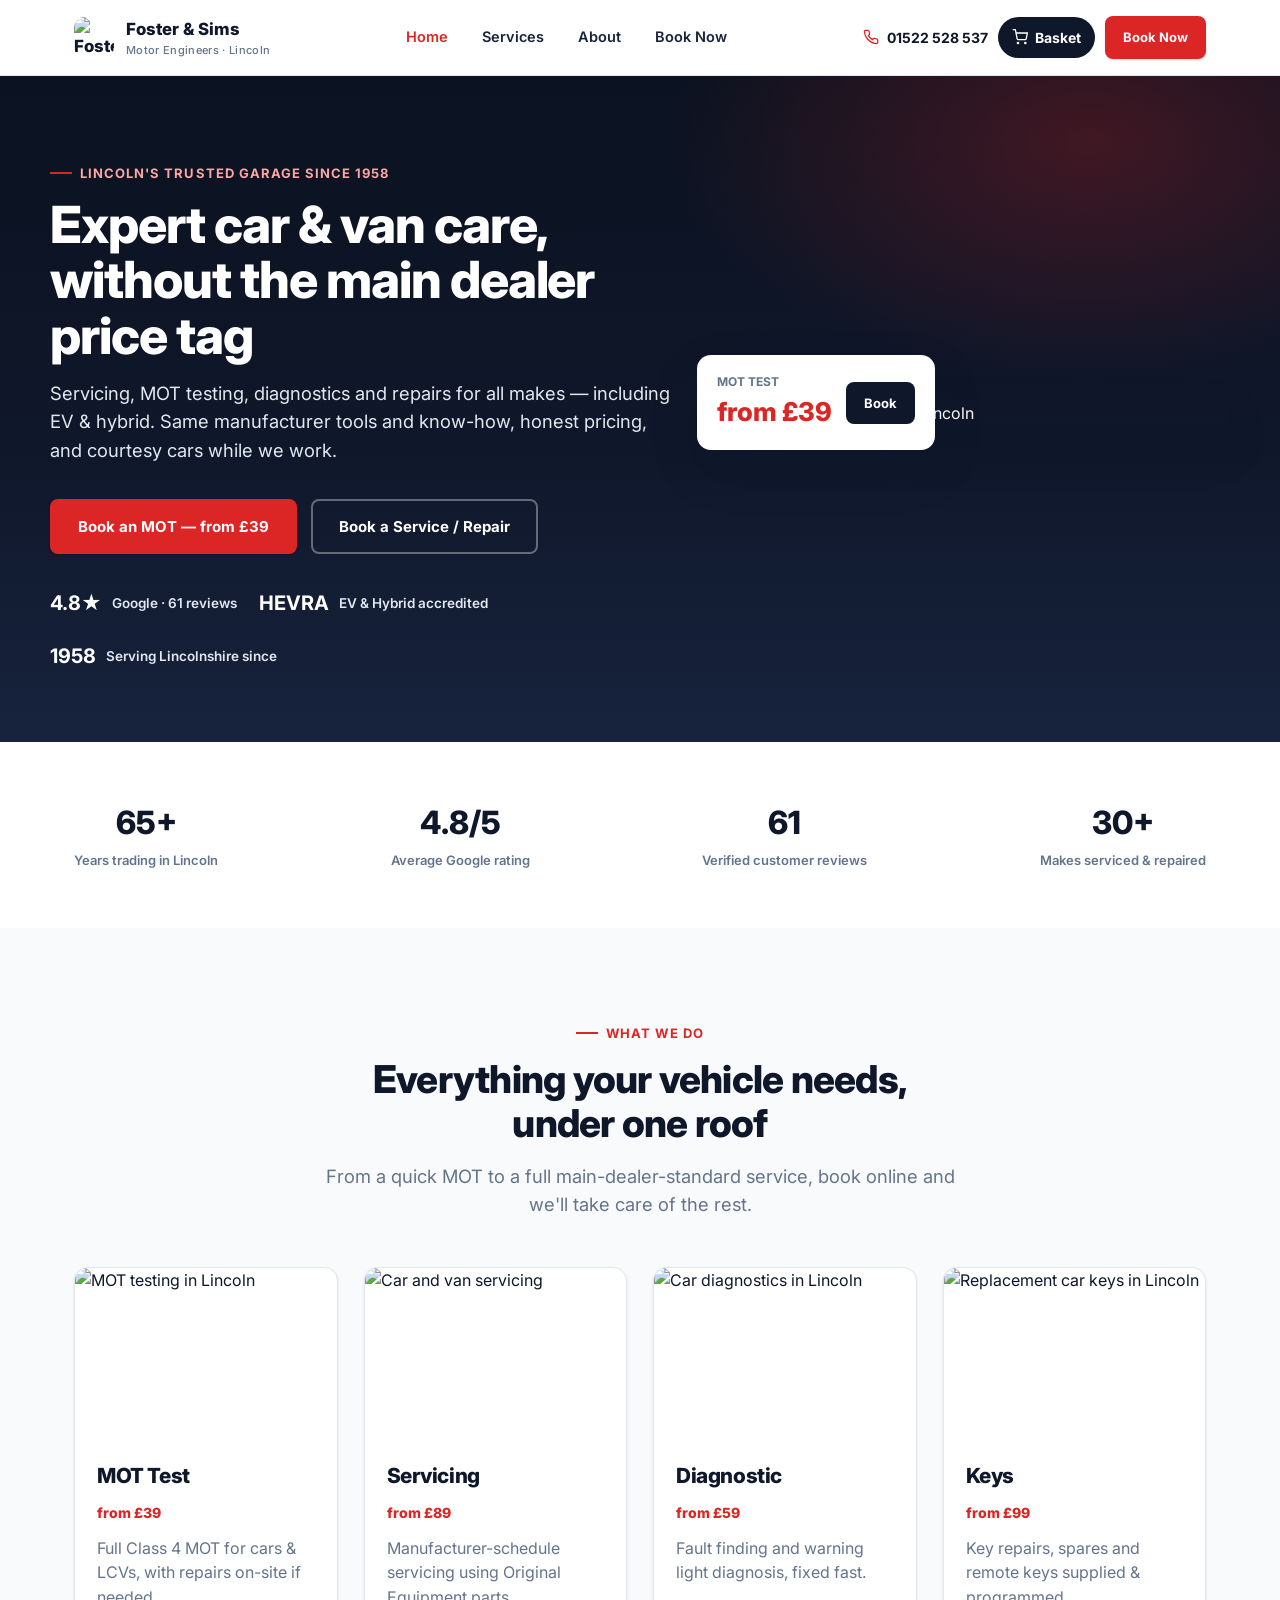
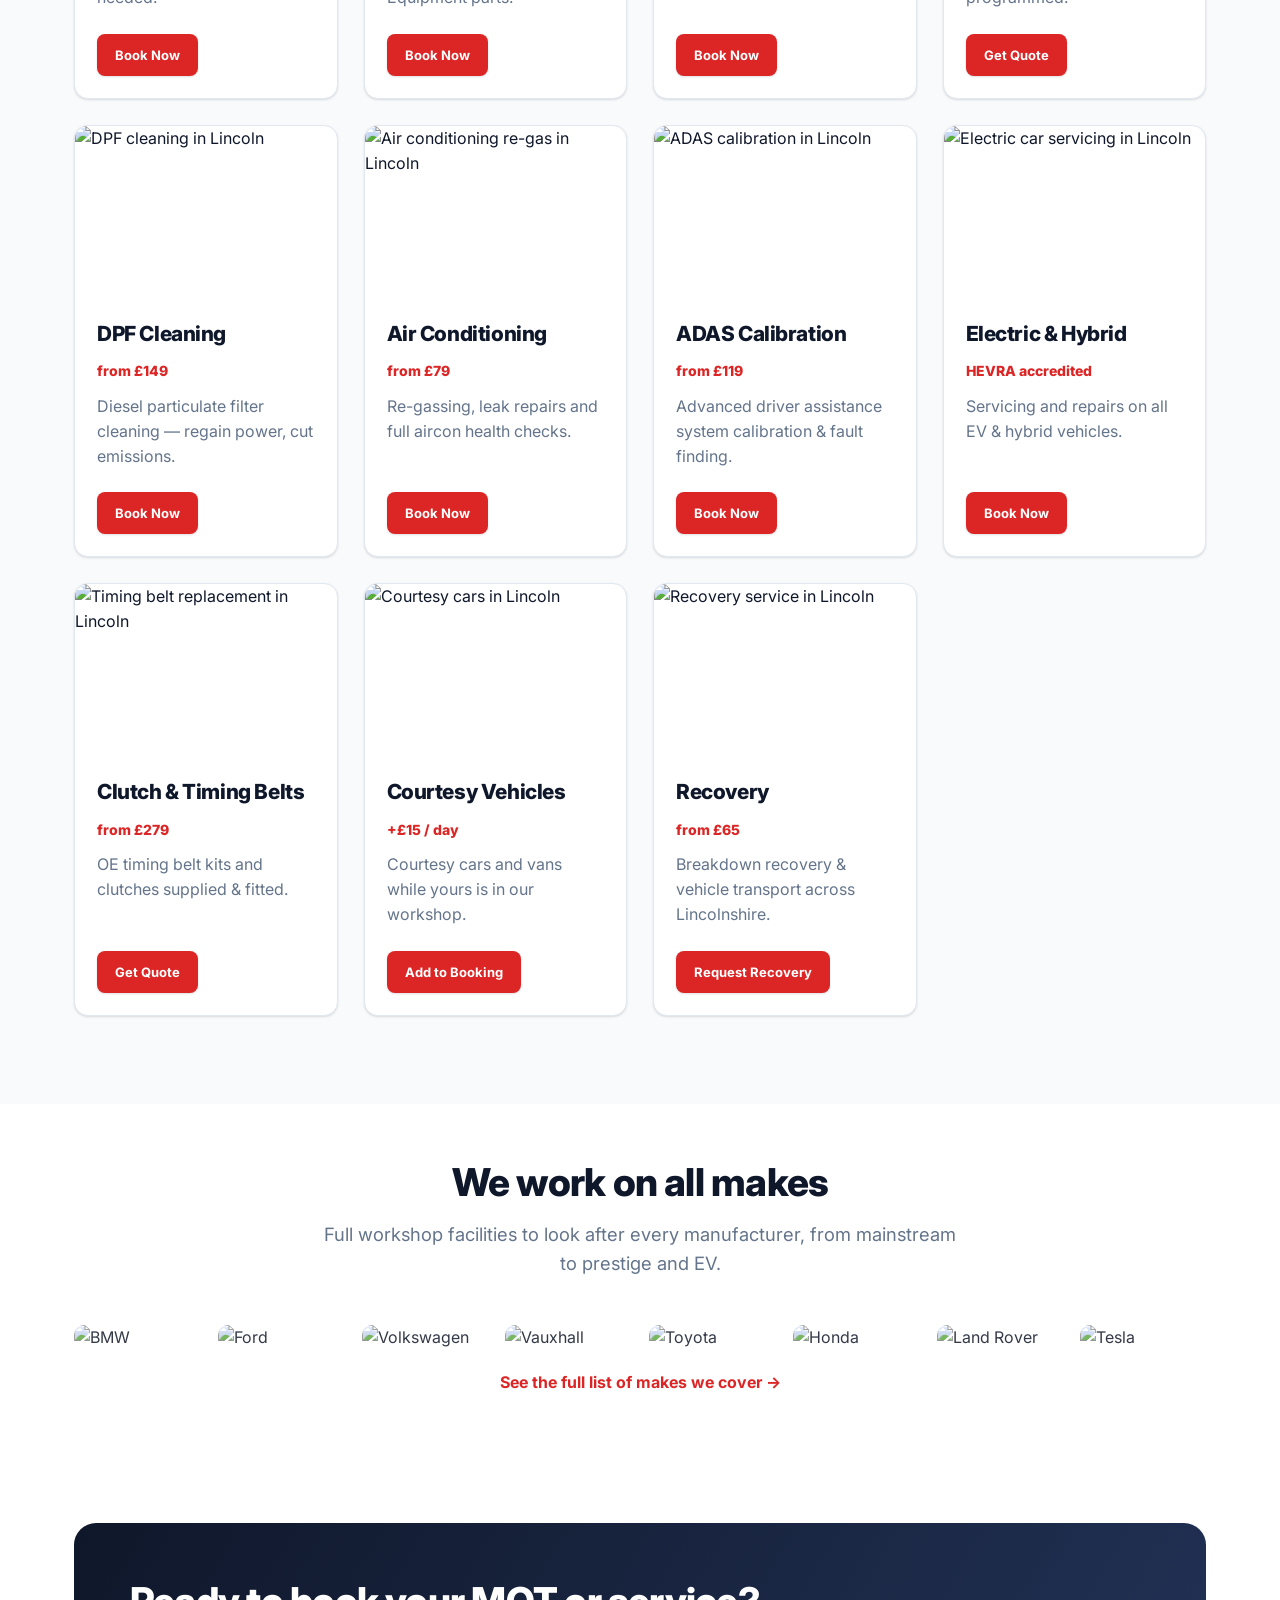
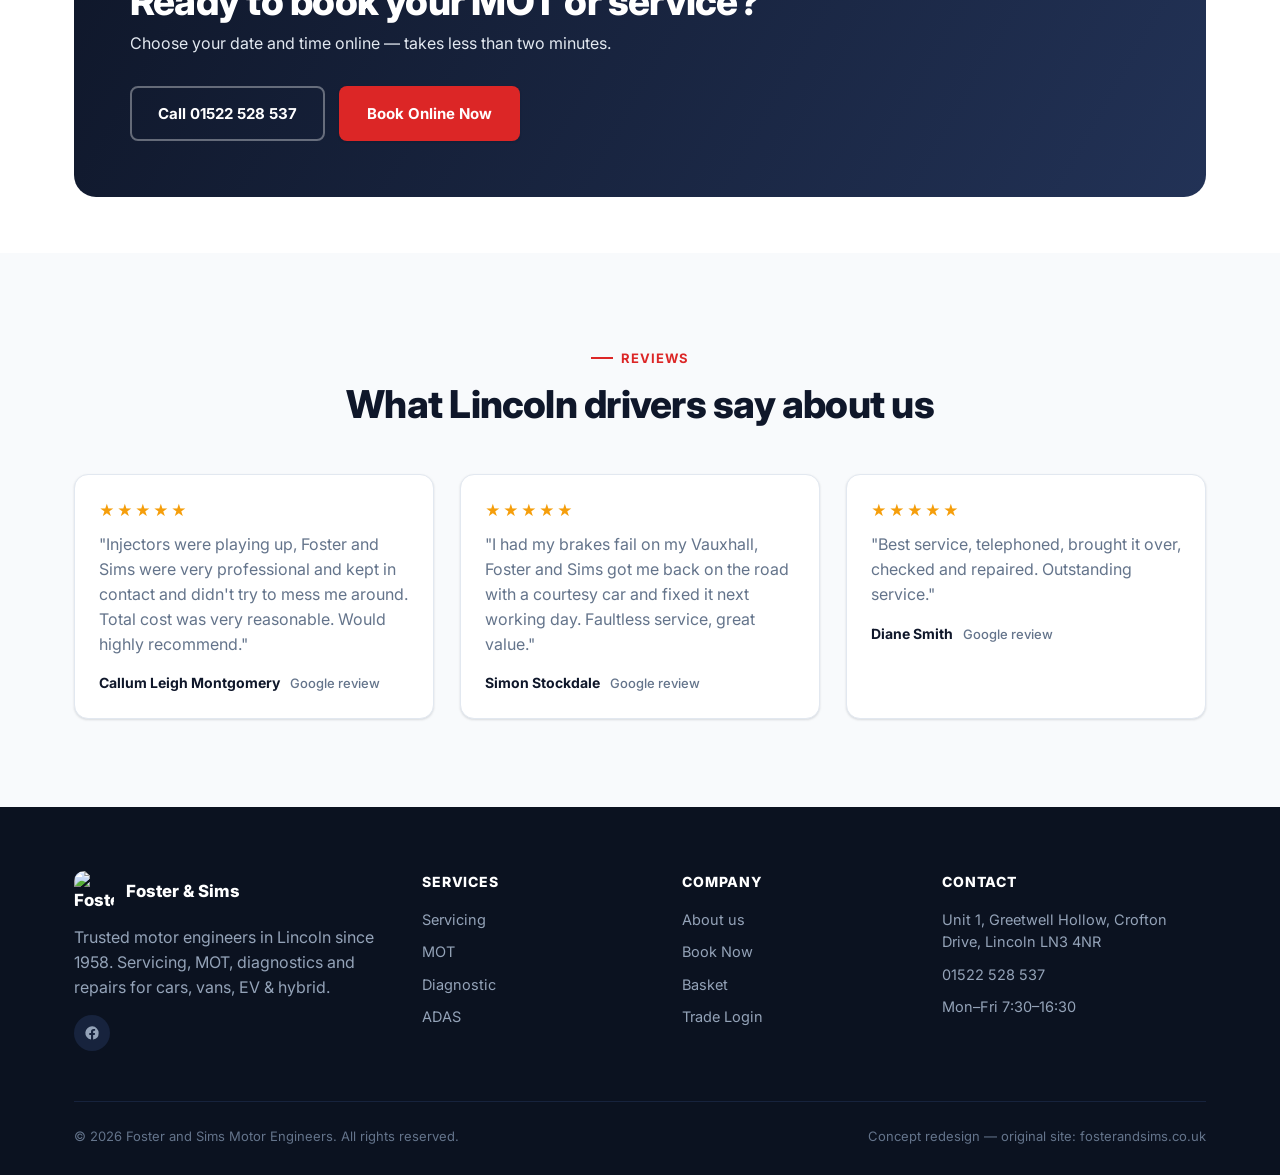
==== commit 86f65902: "Fix mobile responsive layout issues - Fix mobile header overflow: backdrop-filter on sticky header b" ====
--- a/index.html
+++ b/index.html
@@ -41,7 +41,7 @@
         <svg width="16" height="16" viewBox="0 0 24 24" fill="none" stroke="currentColor" stroke-width="2"><path d="M22 16.92v3a2 2 0 0 1-2.18 2 19.79 19.79 0 0 1-8.63-3.07 19.5 19.5 0 0 1-6-6 19.79 19.79 0 0 1-3.07-8.67A2 2 0 0 1 4.11 2h3a2 2 0 0 1 2 1.72c.127.96.361 1.903.7 2.81a2 2 0 0 1-.45 2.11L8.09 9.91a16 16 0 0 0 6 6l1.27-1.27a2 2 0 0 1 2.11-.45c.907.339 1.85.573 2.81.7A2 2 0 0 1 22 16.92z"/></svg>
         01522 528 537
       </div>
-      <a href="checkout.html" class="cart-pill">Basket <span class="cart-count" data-cart-count>0</span></a>
+      <a href="checkout.html" class="cart-pill"><svg width="16" height="16" viewBox="0 0 24 24" fill="none" stroke="currentColor" stroke-width="2"><circle cx="9" cy="21" r="1"/><circle cx="20" cy="21" r="1"/><path d="M1 1h4l2.68 13.39a2 2 0 0 0 2 1.61h9.72a2 2 0 0 0 2-1.61L23 6H6"/></svg><span class="cart-label">Basket</span> <span class="cart-count" data-cart-count>0</span></a>
       <a href="booking.html" class="btn btn-primary btn-sm">Book Now</a>
       <button class="menu-toggle" aria-label="Menu"><span></span><span></span><span></span></button>
     </div>
--- a/css/styles.css
+++ b/css/styles.css
@@ -164,9 +164,10 @@
 .dropdown a:hover { background: var(--red-50); color: var(--red-600); }
 
 .cart-pill {
-  position: relative; display: inline-flex; align-items: center; gap: 8px;
+  position: relative; display: inline-flex; align-items: center; gap: 7px;
   padding: 10px 14px; border-radius: 999px; background: var(--navy-900); color: var(--white); font-weight: 700; font-size: 14px;
 }
+.cart-pill svg { flex-shrink: 0; }
 .cart-count {
   position: absolute; top: -6px; right: -6px; background: var(--red-600); color: white;
   font-size: 11px; font-weight: 800; min-width: 18px; height: 18px; border-radius: 999px;
@@ -205,9 +206,9 @@
 
 /* -------------------- Cards / Grids -------------------- */
 .grid { display: grid; gap: 26px; }
-.grid-2 { grid-template-columns: repeat(2, 1fr); }
-.grid-3 { grid-template-columns: repeat(3, 1fr); }
-.grid-4 { grid-template-columns: repeat(4, 1fr); }
+.grid-2 { grid-template-columns: repeat(2, minmax(0, 1fr)); }
+.grid-3 { grid-template-columns: repeat(3, minmax(0, 1fr)); }
+.grid-4 { grid-template-columns: repeat(4, minmax(0, 1fr)); }
 
 .card {
   background: var(--white); border: 1px solid var(--slate-200); border-radius: var(--radius-md);
@@ -394,11 +395,12 @@
 /* -------------------- Responsive -------------------- */
 @media (max-width: 960px) {
   .hero-inner { grid-template-columns: 1fr; padding-top: 48px; }
+  .hero-price-card { left: 16px; bottom: -20px; padding: 14px 16px; }
   .booking-layout { grid-template-columns: 1fr; }
   .summary-card { position: static; }
-  .grid-4 { grid-template-columns: repeat(2, 1fr); }
-  .grid-3 { grid-template-columns: repeat(2, 1fr); }
-  .grid-2 { grid-template-columns: 1fr; }
+  .grid-4 { grid-template-columns: repeat(2, minmax(0, 1fr)); }
+  .grid-3 { grid-template-columns: repeat(2, minmax(0, 1fr)); }
+  .grid-2 { grid-template-columns: minmax(0, 1fr); }
   .footer-grid { grid-template-columns: 1fr 1fr; }
   .logo-strip { grid-template-columns: repeat(4, 1fr); }
 }
@@ -406,6 +408,10 @@
 @media (max-width: 760px) {
   .nav-links, .nav-phone { display: none; }
   .menu-toggle { display: block; }
+  .site-header.nav-open {
+    backdrop-filter: none;
+    background: white;
+  }
   .site-header.nav-open .nav-links {
     display: flex; position: fixed; top: var(--header-h); left: 0; right: 0; bottom: 0; background: white;
     flex-direction: column; align-items: stretch; padding: 20px; overflow-y: auto; gap: 2px;
@@ -419,4 +425,16 @@
   .footer-grid { grid-template-columns: 1fr; }
   .field-row { grid-template-columns: 1fr; }
   .pay-toggle { grid-template-columns: 1fr; }
-}
+
+  .brand small { display: none; }
+  .brand img { height: 34px; width: 34px; }
+  .brand { font-size: 0.92rem; gap: 8px; }
+  .nav-cta { gap: 6px; }
+  .nav-cta > .btn.btn-primary.btn-sm { display: none; }
+  .cart-pill { padding: 8px 10px; }
+  .cart-label { display: none; }
+}
+
+@media (max-width: 400px) {
+  .brand span { max-width: 120px; overflow: hidden; text-overflow: ellipsis; white-space: nowrap; }
+}
